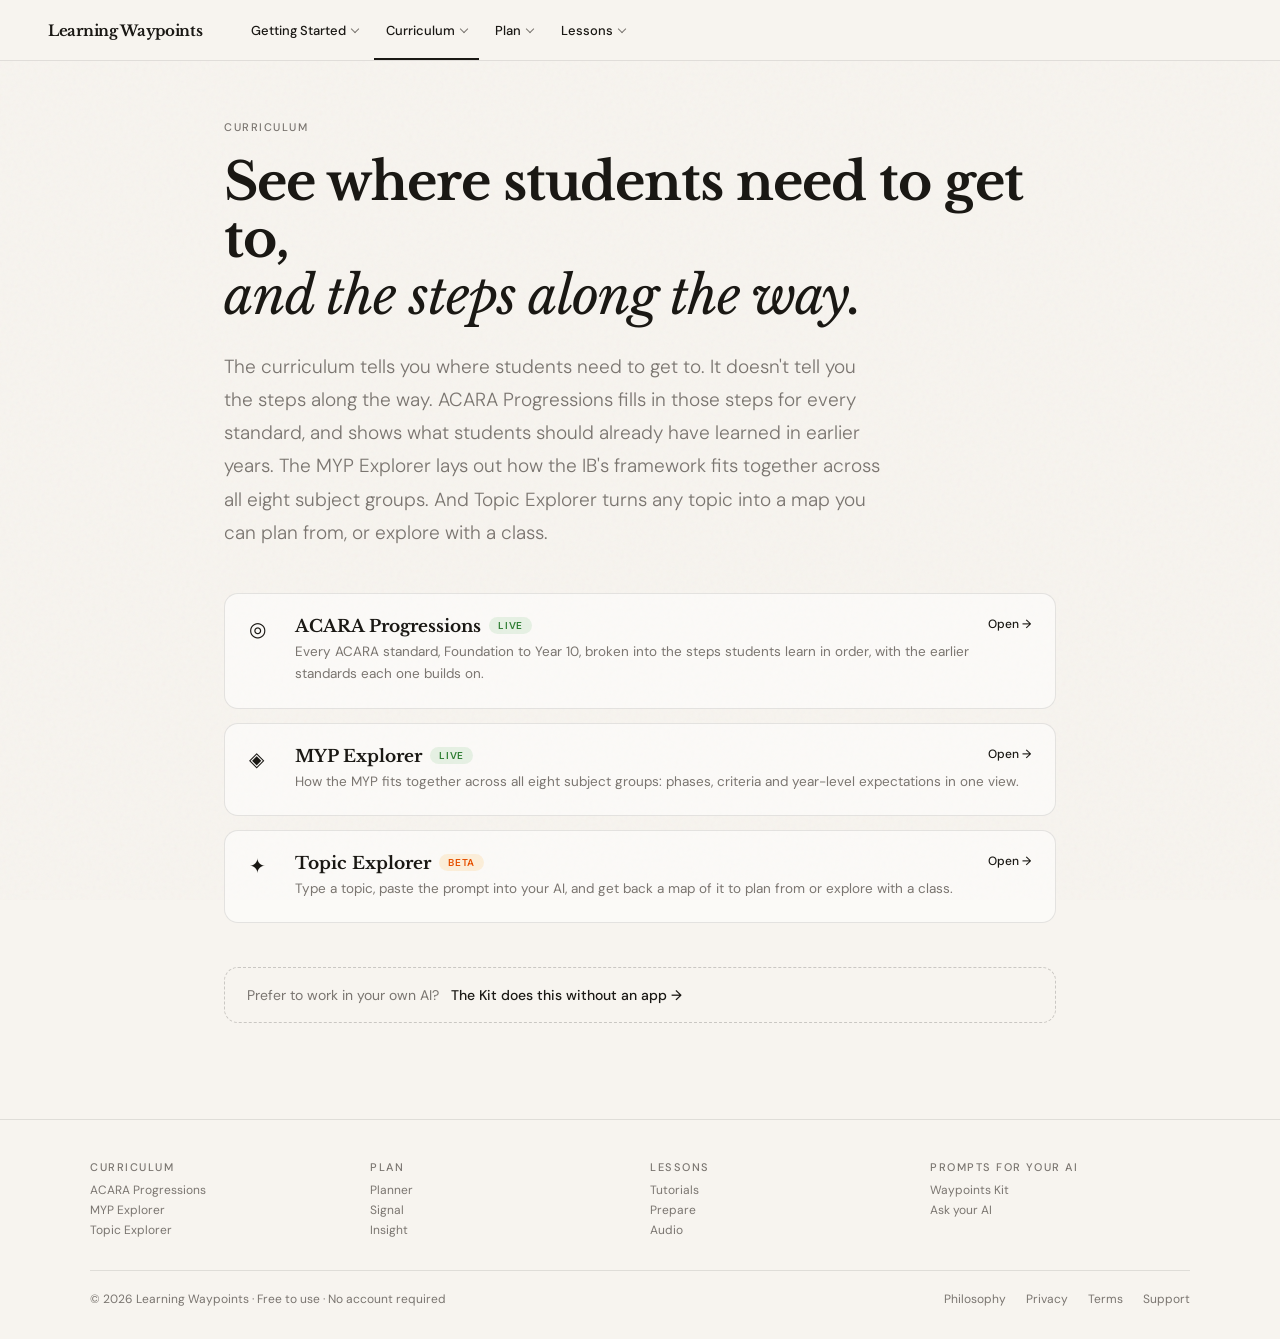
==== curriculum/index.html @ b3e5a54d "Regroup navigation into Curriculum, Plan and Lessons; rebuild Getting Started Shared nav and footer " ====
<!DOCTYPE html>
<html lang="en">
<head>
<meta charset="UTF-8" />
<meta name="viewport" content="width=device-width, initial-scale=1.0" />
<title>Curriculum — Learning Waypoints</title>
<meta name="description" content="See the Australian Curriculum and the MYP as sequences of steps, not just endpoints." />
<link href="https://fonts.googleapis.com/css2?family=Libre+Baskerville:ital,wght@0,400;0,700;1,400&family=DM+Sans:wght@300;400;500&display=swap" rel="stylesheet">
<link rel="stylesheet" href="/assets/site.css">
<style>
  * { box-sizing: border-box; margin: 0; padding: 0; }
  html { scroll-behavior: smooth; }
  body { font-family: 'DM Sans', sans-serif; background: var(--bg); color: var(--ink); }
  body::before {
    content: ''; position: fixed; inset: 0; pointer-events: none; z-index: 0;
    background-image: url("data:image/svg+xml,%3Csvg viewBox='0 0 256 256' xmlns='http://www.w3.org/2000/svg'%3E%3Cfilter id='noise'%3E%3CfeTurbulence type='fractalNoise' baseFrequency='0.9' numOctaves='4' stitchTiles='stitch'/%3E%3C/filter%3E%3Crect width='100%25' height='100%25' filter='url(%23noise)' opacity='0.04'/%3E%3C/svg%3E");
  }
  
</style>
</head>
<body>
<header id="lw-nav"></header>
<main class="lw-page">
  <div class="lw-eyebrow">Curriculum</div>
  <h1>See where students need to get to,<br><em>and the steps along the way.</em></h1>
  <p class="lw-lede">The curriculum tells you where students need to get to. It doesn't tell you the steps along the way. ACARA Progressions fills in those steps for every standard, and shows what students should already have learned in earlier years. The MYP Explorer lays out how the IB's framework fits together across all eight subject groups. And Topic Explorer turns any topic into a map you can plan from, or explore with a class.</p>

  <div class="lw-tools">
    <a class="lw-tool" href="https://acara.learningwaypoints.com">
      <span class="lw-tool-icon">◎</span>
      <span class="lw-tool-name">ACARA Progressions<span class="lw-status live">Live</span></span>
      <span class="lw-tool-go">Open</span>
      <span class="lw-tool-desc">Every ACARA standard, Foundation to Year 10, broken into the steps students learn in order, with the earlier standards each one builds on.</span>
    </a>
    <a class="lw-tool" href="https://myp.learningwaypoints.com">
      <span class="lw-tool-icon">◈</span>
      <span class="lw-tool-name">MYP Explorer<span class="lw-status live">Live</span></span>
      <span class="lw-tool-go">Open</span>
      <span class="lw-tool-desc">How the MYP fits together across all eight subject groups: phases, criteria and year-level expectations in one view.</span>
    </a>
    <a class="lw-tool" href="https://topic.learningwaypoints.com">
      <span class="lw-tool-icon">✦</span>
      <span class="lw-tool-name">Topic Explorer<span class="lw-status beta">Beta</span></span>
      <span class="lw-tool-go">Open</span>
      <span class="lw-tool-desc">Type a topic, paste the prompt into your AI, and get back a map of it to plan from or explore with a class.</span>
    </a>
  </div>

  <div class="lw-kitline">
    <span>Prefer to work in your own AI?</span>
    <a href="/getting-started/ask-your-ai/">The Kit does this without an app</a>
  </div>
</main>
<footer id="lw-footer"></footer>
<script src="/assets/site.js"></script>
</body>
</html>
---- assets/site.css ----
/* Learning Waypoints — shared nav, footer and landing-page styles.
   Loaded by every page on learningwaypoints.com. The nav and footer markup
   is injected by /assets/site.js into #lw-nav and #lw-footer, so a change
   to the menu is made once, in site.js. */

:root {
  --bg: #f7f4ef;
  --ink: #1a1814;
  --muted: #7a7570;
  --border: rgba(26,24,20,0.1);
  --card: rgba(255,255,255,0.5);
  --card-hover: rgba(255,255,255,0.85);
  --live: #4caf50;
}

/* ---------- nav ---------- */

.lw-nav {
  position: fixed; top: 0; left: 0; right: 0; z-index: 100;
  padding: 0 48px; height: 61px;
  display: flex; align-items: center; gap: 36px;
  background: rgba(247,244,239,0.88);
  backdrop-filter: blur(12px); -webkit-backdrop-filter: blur(12px);
  border-bottom: 1px solid var(--border);
  font-family: 'DM Sans', sans-serif;
}
.lw-logo {
  font-family: 'Libre Baskerville', serif; font-size: 15px; font-weight: 700;
  letter-spacing: -0.02em; color: var(--ink); text-decoration: none; flex-shrink: 0;
}
.lw-menu { display: flex; align-items: stretch; height: 100%; gap: 4px; list-style: none; margin: 0; padding: 0; }
.lw-item { position: relative; display: flex; align-items: center; }
.lw-top {
  display: flex; align-items: center; gap: 6px; height: 100%;
  padding: 0 12px; font-size: 13px; font-weight: 500; color: var(--ink);
  text-decoration: none; white-space: nowrap;
}
.lw-top::after {
  content: ''; width: 5px; height: 5px; margin-top: -3px;
  border-right: 1.5px solid var(--muted); border-bottom: 1.5px solid var(--muted);
  transform: rotate(45deg); transition: transform 0.15s;
}
.lw-item:hover .lw-top::after, .lw-item:focus-within .lw-top::after { transform: rotate(225deg); margin-top: 3px; }
.lw-item[data-current] .lw-top { box-shadow: inset 0 -2px 0 var(--ink); }

.lw-sub {
  position: absolute; top: 100%; left: 0; min-width: 220px;
  list-style: none; margin: 0; padding: 8px;
  background: var(--bg); border: 1px solid var(--border); border-radius: 12px;
  box-shadow: 0 12px 40px rgba(0,0,0,0.08);
  opacity: 0; visibility: hidden; transform: translateY(4px);
  transition: opacity 0.15s, transform 0.15s, visibility 0.15s;
}
.lw-item:hover .lw-sub, .lw-item:focus-within .lw-sub { opacity: 1; visibility: visible; transform: translateY(0); }
.lw-sub a {
  display: block; padding: 9px 12px; border-radius: 8px;
  font-size: 13px; color: var(--ink); text-decoration: none; white-space: nowrap;
}
.lw-sub a:hover, .lw-sub a:focus { background: rgba(26,24,20,0.05); outline: none; }
.lw-sub small { display: block; font-size: 11.5px; color: var(--muted); margin-top: 2px; white-space: normal; }

.lw-burger { display: none; margin-left: auto; background: none; border: none; cursor: pointer; padding: 6px; color: var(--ink); }

/* ---------- phone drawer ---------- */

.lw-backdrop { display: none; position: fixed; inset: 0; background: rgba(0,0,0,0.3); z-index: 150; }
.lw-backdrop.open { display: block; }
.lw-drawer {
  display: none; position: fixed; top: 0; right: 0; bottom: 0; width: 300px; max-width: 86vw;
  background: var(--bg); border-left: 1px solid var(--border); z-index: 200;
  padding: 20px 24px 32px; overflow-y: auto; flex-direction: column;
  box-shadow: -8px 0 40px rgba(0,0,0,0.1); font-family: 'DM Sans', sans-serif;
}
.lw-drawer.open { display: flex; }
.lw-drawer-close { align-self: flex-end; background: none; border: none; cursor: pointer; font-size: 20px; color: var(--muted); padding: 4px; }
.lw-drawer section { padding: 14px 0; border-bottom: 1px solid var(--border); }
.lw-drawer h4 { margin: 0 0 6px; }
.lw-drawer h4 a { font-family: 'Libre Baskerville', serif; font-size: 16px; font-weight: 700; color: var(--ink); text-decoration: none; }
.lw-drawer ul { list-style: none; margin: 0; padding: 0; }
.lw-drawer li a { display: block; padding: 7px 0; font-size: 14px; color: var(--muted); text-decoration: none; }
.lw-drawer li a:hover { color: var(--ink); }

/* ---------- footer ---------- */

.lw-footer {
  position: relative; z-index: 1;
  border-top: 1px solid var(--border);
  padding: 40px 48px 32px;
  font-family: 'DM Sans', sans-serif; font-size: 12px; color: var(--muted);
}
.lw-footer-inner { max-width: 1100px; margin: 0 auto; display: grid; gap: 28px; }
.lw-footer-tools { display: grid; grid-template-columns: repeat(auto-fit, minmax(160px, 1fr)); gap: 20px; }
.lw-footer h5 { font-size: 11px; font-weight: 500; letter-spacing: 0.14em; text-transform: uppercase; margin: 0 0 8px; color: var(--muted); }
.lw-footer ul { list-style: none; margin: 0; padding: 0; }
.lw-footer li { margin: 4px 0; }
.lw-footer a { color: var(--muted); text-decoration: none; }
.lw-footer a:hover { color: var(--ink); }
.lw-footer-base { display: flex; justify-content: space-between; flex-wrap: wrap; gap: 12px; padding-top: 20px; border-top: 1px solid var(--border); }
.lw-footer-base nav { display: flex; gap: 20px; flex-wrap: wrap; }

@media (max-width: 860px) {
  .lw-nav { padding: 0 20px; gap: 12px; height: 57px; }
  .lw-menu { display: none; }
  .lw-burger { display: block; }
  .lw-footer { padding: 32px 20px 24px; }
}

/* ---------- landing pages (Curriculum, Plan, Lessons, Getting Started) ---------- */

.lw-page { position: relative; z-index: 1; max-width: 880px; margin: 0 auto; padding: 120px 24px 96px; font-family: 'DM Sans', sans-serif; color: var(--ink); }
.lw-eyebrow { font-size: 11px; font-weight: 500; letter-spacing: 0.14em; text-transform: uppercase; color: var(--muted); margin-bottom: 20px; }
.lw-page h1 { font-family: 'Libre Baskerville', serif; font-size: clamp(34px, 5vw, 52px); font-weight: 700; line-height: 1.1; letter-spacing: -0.02em; margin: 0 0 24px; }
.lw-page h1 em { font-style: italic; font-weight: 400; }
.lw-page h2 { font-family: 'Libre Baskerville', serif; font-size: clamp(22px, 3vw, 28px); font-weight: 700; line-height: 1.25; margin: 0 0 12px; }
.lw-lede { font-size: clamp(16px, 1.9vw, 19px); line-height: 1.75; color: var(--muted); font-weight: 300; max-width: 660px; margin: 0 0 20px; }
.lw-lede em { color: var(--ink); font-style: italic; }
.lw-note { font-size: 14px; line-height: 1.75; color: var(--muted); max-width: 640px; margin: 0 0 12px; }
.lw-note strong { color: var(--ink); font-weight: 500; }
.lw-note a, .lw-lede a { color: var(--ink); font-weight: 500; }

.lw-tools { display: grid; gap: 14px; margin: 44px 0; }
.lw-tool {
  display: grid; grid-template-columns: 32px 1fr auto; align-items: start; gap: 4px 14px;
  padding: 22px 24px; border: 1px solid var(--border); border-radius: 14px;
  background: var(--card); color: inherit; text-decoration: none;
  transition: background 0.2s, box-shadow 0.2s, transform 0.2s;
}
.lw-tool:hover { background: var(--card-hover); box-shadow: 0 10px 32px rgba(0,0,0,0.06); transform: translateY(-2px); }
.lw-tool-icon { font-size: 20px; line-height: 1.3; grid-row: span 2; }
.lw-tool-name { font-family: 'Libre Baskerville', serif; font-size: 17px; font-weight: 700; }
.lw-tool-desc { grid-column: 2 / 4; font-size: 13.5px; line-height: 1.65; color: var(--muted); }
.lw-tool-go { font-size: 12px; font-weight: 500; white-space: nowrap; color: var(--ink); }
.lw-tool-go::after { content: ' →'; }

.lw-status { display: inline-block; font-size: 10px; font-weight: 600; letter-spacing: 0.08em; text-transform: uppercase; padding: 2px 9px; border-radius: 12px; margin-left: 8px; vertical-align: 3px; font-family: 'DM Sans', sans-serif; }
.lw-status.live    { background: rgba(76,175,80,0.12); color: #2e7d32; }
.lw-status.beta    { background: rgba(255,152,0,0.12); color: #e65100; }
.lw-status.preview { background: rgba(59,130,246,0.12); color: #1d4ed8; }

.lw-kitline {
  display: flex; align-items: center; gap: 12px; flex-wrap: wrap;
  padding: 18px 22px; border: 1px dashed rgba(26,24,20,0.2); border-radius: 14px;
  font-size: 14px; color: var(--muted);
}
.lw-kitline a { color: var(--ink); font-weight: 500; text-decoration: none; }
.lw-kitline a::after { content: ' →'; }

.lw-cards { display: grid; grid-template-columns: 1fr 1fr; gap: 18px; margin: 40px 0; }
.lw-card {
  display: flex; flex-direction: column; gap: 10px; padding: 30px;
  border: 1px solid var(--border); border-radius: 16px; background: var(--card);
  color: inherit; text-decoration: none; transition: background 0.2s, box-shadow 0.2s, transform 0.2s;
}
.lw-card:hover { background: var(--card-hover); box-shadow: 0 12px 40px rgba(0,0,0,0.08); transform: translateY(-3px); }
.lw-card.primary { border-color: rgba(26,24,20,0.28); background: rgba(255,255,255,0.72); }
.lw-card-kicker { font-size: 11px; font-weight: 500; letter-spacing: 0.14em; text-transform: uppercase; color: var(--muted); }
.lw-card h2 { margin: 0; }
.lw-card p { font-size: 14px; line-height: 1.7; color: var(--muted); margin: 0; flex: 1; }
.lw-card-go { font-size: 13px; font-weight: 500; color: var(--ink); }
.lw-card-go::after { content: ' →'; }

.lw-fronts { display: grid; grid-template-columns: repeat(3, 1fr); gap: 14px; margin: 8px 0 40px; }
.lw-front { padding: 20px 22px; border: 1px solid var(--border); border-radius: 14px; text-decoration: none; color: inherit; background: rgba(255,255,255,0.35); transition: background 0.2s; }
.lw-front:hover { background: var(--card-hover); }
.lw-front strong { display: block; font-family: 'Libre Baskerville', serif; font-size: 16px; margin-bottom: 6px; }
.lw-front span { font-size: 13px; line-height: 1.6; color: var(--muted); }

.lw-tag { display: inline-flex; align-items: center; gap: 8px; font-size: 12px; color: var(--muted); border: 1px solid var(--border); border-radius: 20px; padding: 6px 14px; }
.lw-tag::before { content: ''; width: 6px; height: 6px; border-radius: 50%; background: var(--live); }

@media (max-width: 640px) {
  .lw-page { padding: 96px 18px 72px; }
  .lw-cards, .lw-fronts { grid-template-columns: 1fr; }
  .lw-tool { grid-template-columns: 28px 1fr; padding: 18px; }
  .lw-tool-desc { grid-column: 2; }
  .lw-tool-go { grid-column: 2; }
}
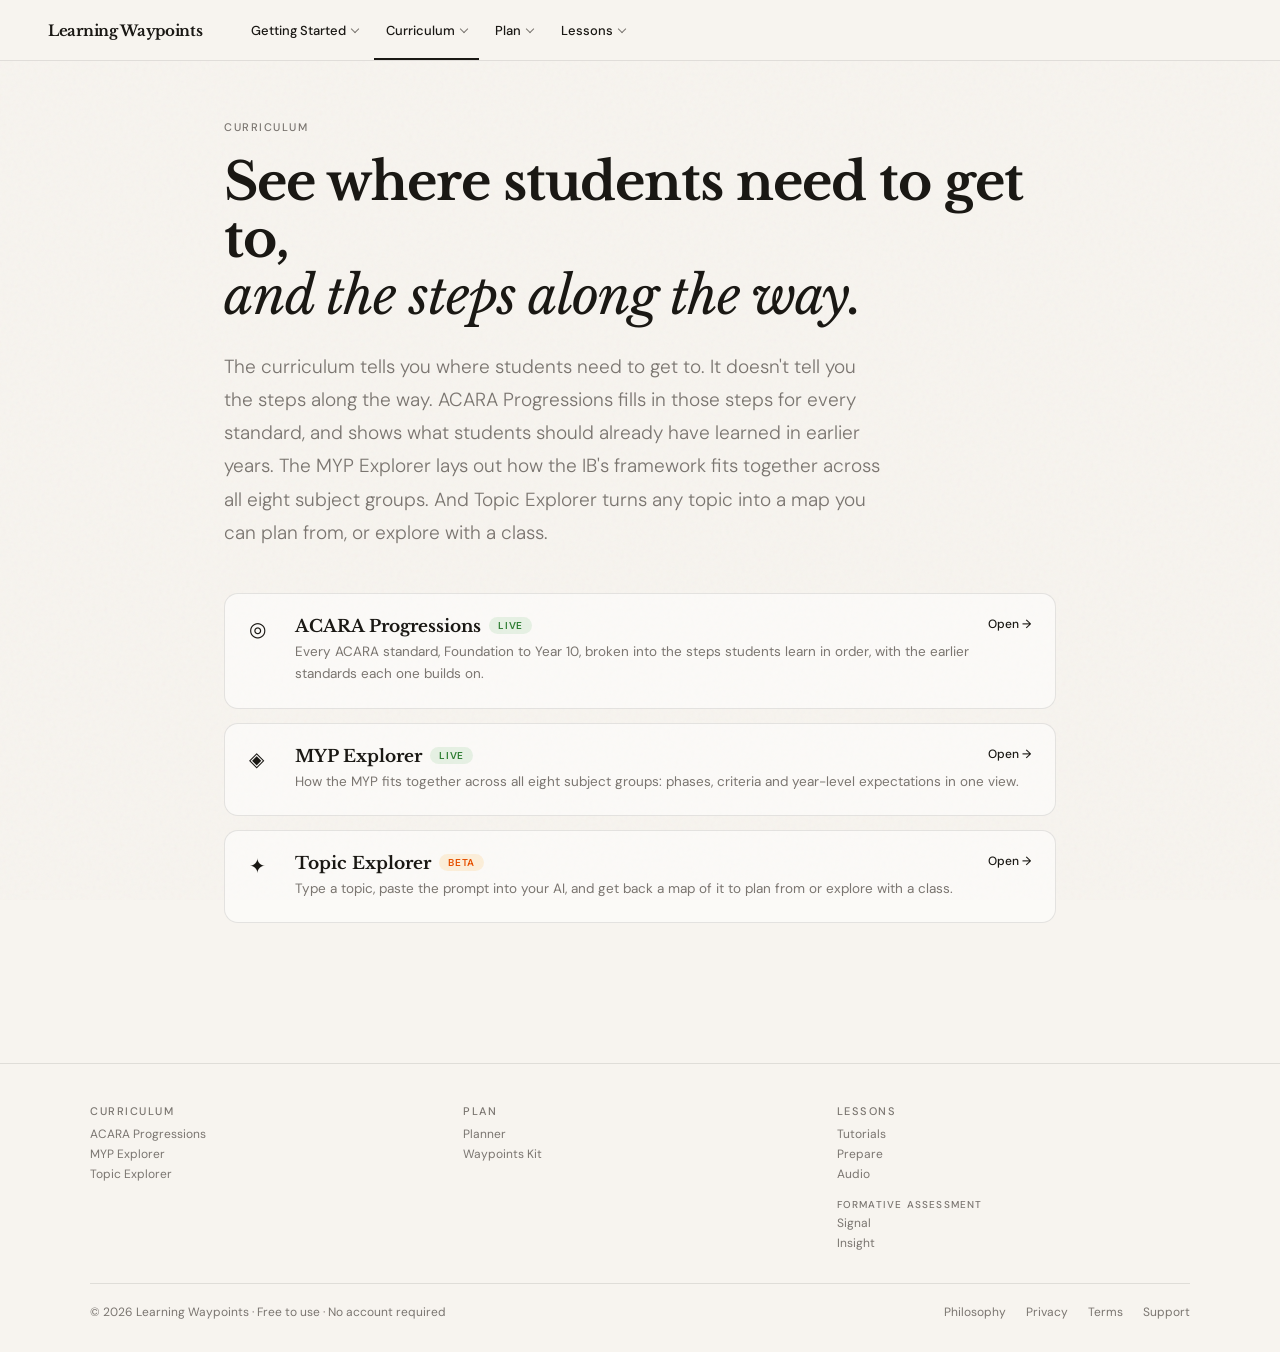
==== commit 99b7d2cd: "Kit belongs in Plan: homepage, footer; drop the Kit line from Curriculum and Lessons The Kit shares " ====
--- a/curriculum/index.html
+++ b/curriculum/index.html
@@ -46,10 +46,6 @@
     </a>
   </div>
 
-  <div class="lw-kitline">
-    <span>Prefer to work in your own AI?</span>
-    <a href="/getting-started/ask-your-ai/">The Kit does this without an app</a>
-  </div>
 </main>
 <footer id="lw-footer"></footer>
 <script src="/assets/site.js"></script>
--- a/assets/site.css
+++ b/assets/site.css
@@ -61,6 +61,11 @@
 
 .lw-burger { display: none; margin-left: auto; background: none; border: none; cursor: pointer; padding: 6px; color: var(--ink); }
 
+/* small headings inside a submenu, the drawer and the footer */
+.lw-sub-label { font-size: 10.5px; font-weight: 500; letter-spacing: 0.12em; text-transform: uppercase; color: var(--muted); padding: 12px 12px 4px; margin-top: 4px; border-top: 1px solid var(--border); }
+.lw-drawer .lw-sub-label { padding: 10px 0 2px; }
+.lw-footer .lw-sub-label { padding: 8px 0 0; margin-top: 8px; border-top: none; font-size: 10px; }
+
 /* ---------- phone drawer ---------- */
 
 .lw-backdrop { display: none; position: fixed; inset: 0; background: rgba(0,0,0,0.3); z-index: 150; }
@@ -105,6 +110,16 @@
   .lw-footer { padding: 32px 20px 24px; }
 }
 
+/* ---------- Getting Started: where to begin ---------- */
+
+.lw-where { margin: 8px 0 24px; }
+.lw-where h2 { margin-bottom: 16px; }
+.lw-where ul { list-style: none; margin: 0; padding: 0; display: grid; gap: 14px; max-width: 700px; }
+.lw-where li { font-size: 15px; line-height: 1.7; color: var(--muted); padding-left: 18px; border-left: 2px solid var(--border); }
+.lw-where li strong { color: var(--ink); font-weight: 500; }
+.lw-where li a { color: var(--ink); font-weight: 500; text-decoration: underline; text-decoration-color: rgba(26,24,20,0.3); text-underline-offset: 3px; }
+.lw-where li a:hover { text-decoration-color: var(--ink); }
+
 /* ---------- landing pages (Curriculum, Plan, Lessons, Getting Started) ---------- */
 
 .lw-page { position: relative; z-index: 1; max-width: 880px; margin: 0 auto; padding: 120px 24px 96px; font-family: 'DM Sans', sans-serif; color: var(--ink); }
@@ -136,6 +151,7 @@
 .lw-status.live    { background: rgba(76,175,80,0.12); color: #2e7d32; }
 .lw-status.beta    { background: rgba(255,152,0,0.12); color: #e65100; }
 .lw-status.preview { background: rgba(59,130,246,0.12); color: #1d4ed8; }
+.lw-status.draft   { background: rgba(26,24,20,0.06); color: var(--muted); }
 
 .lw-kitline {
   display: flex; align-items: center; gap: 12px; flex-wrap: wrap;
